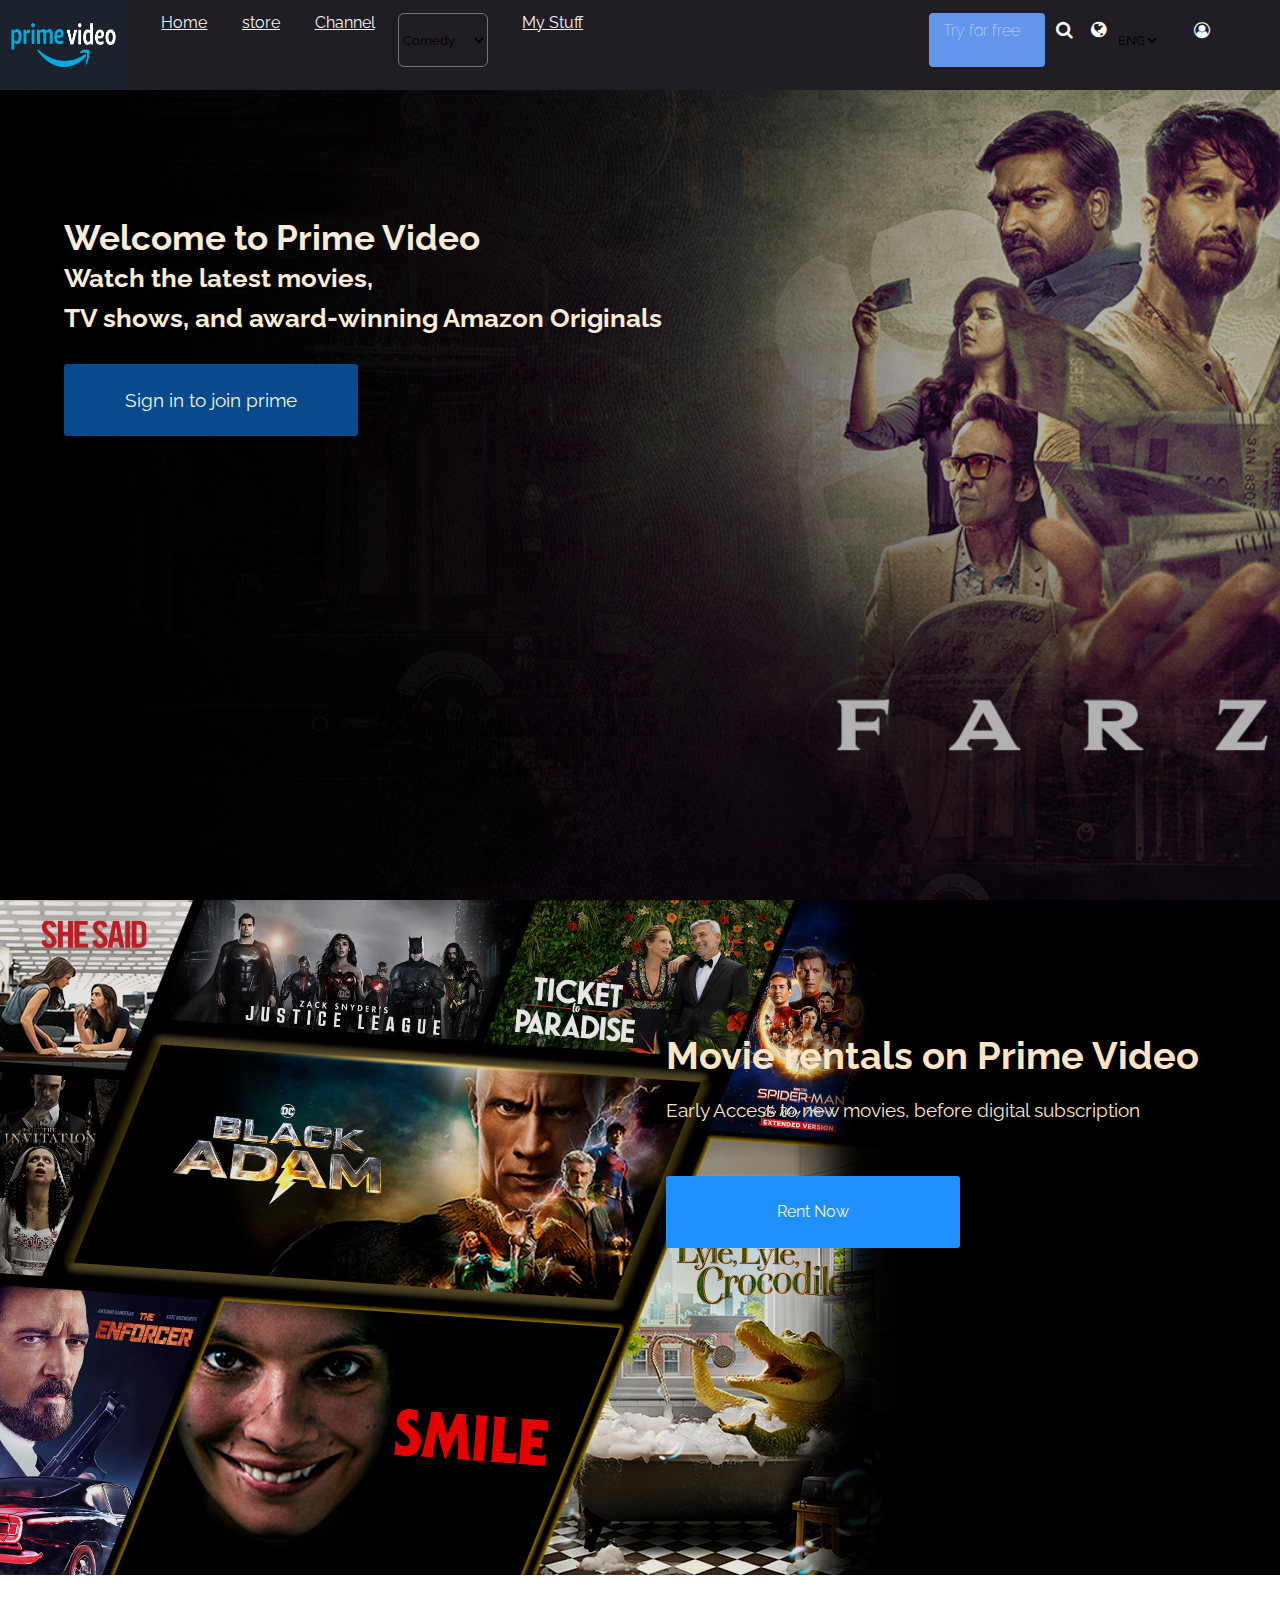
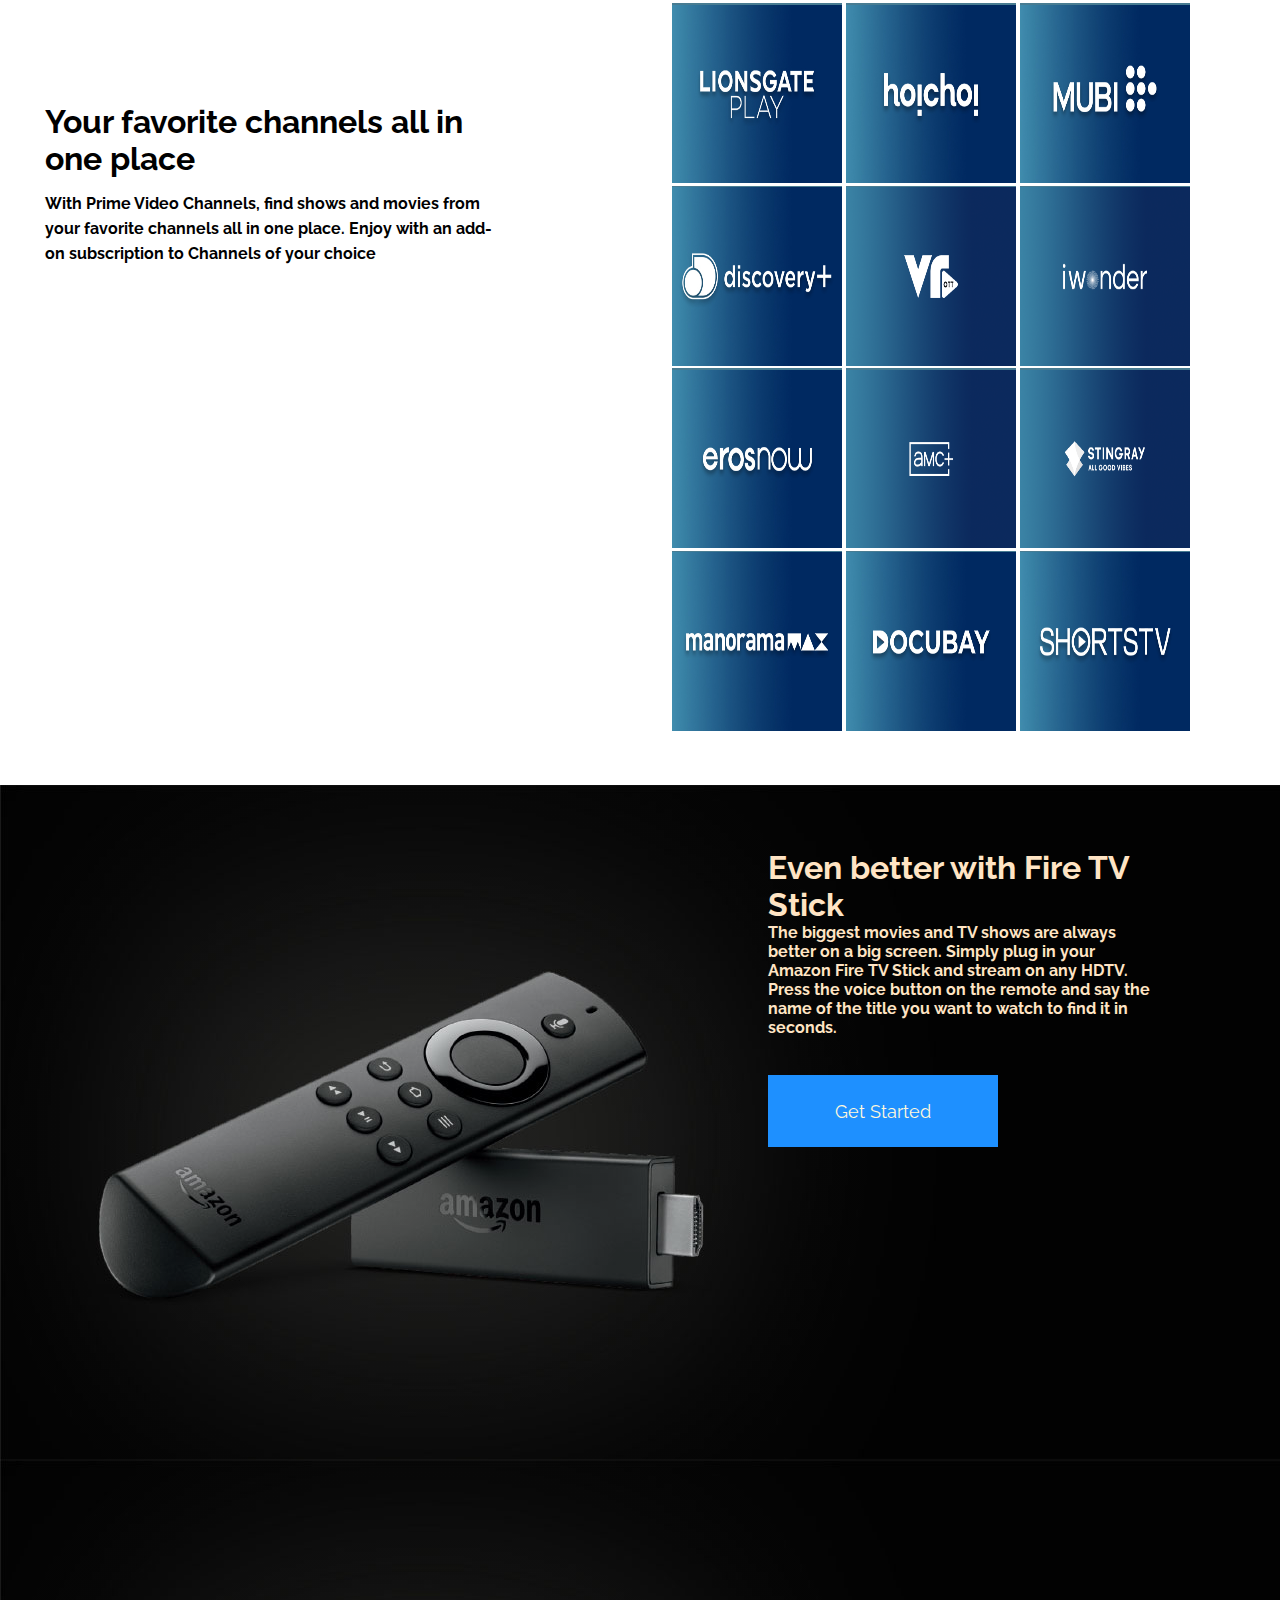
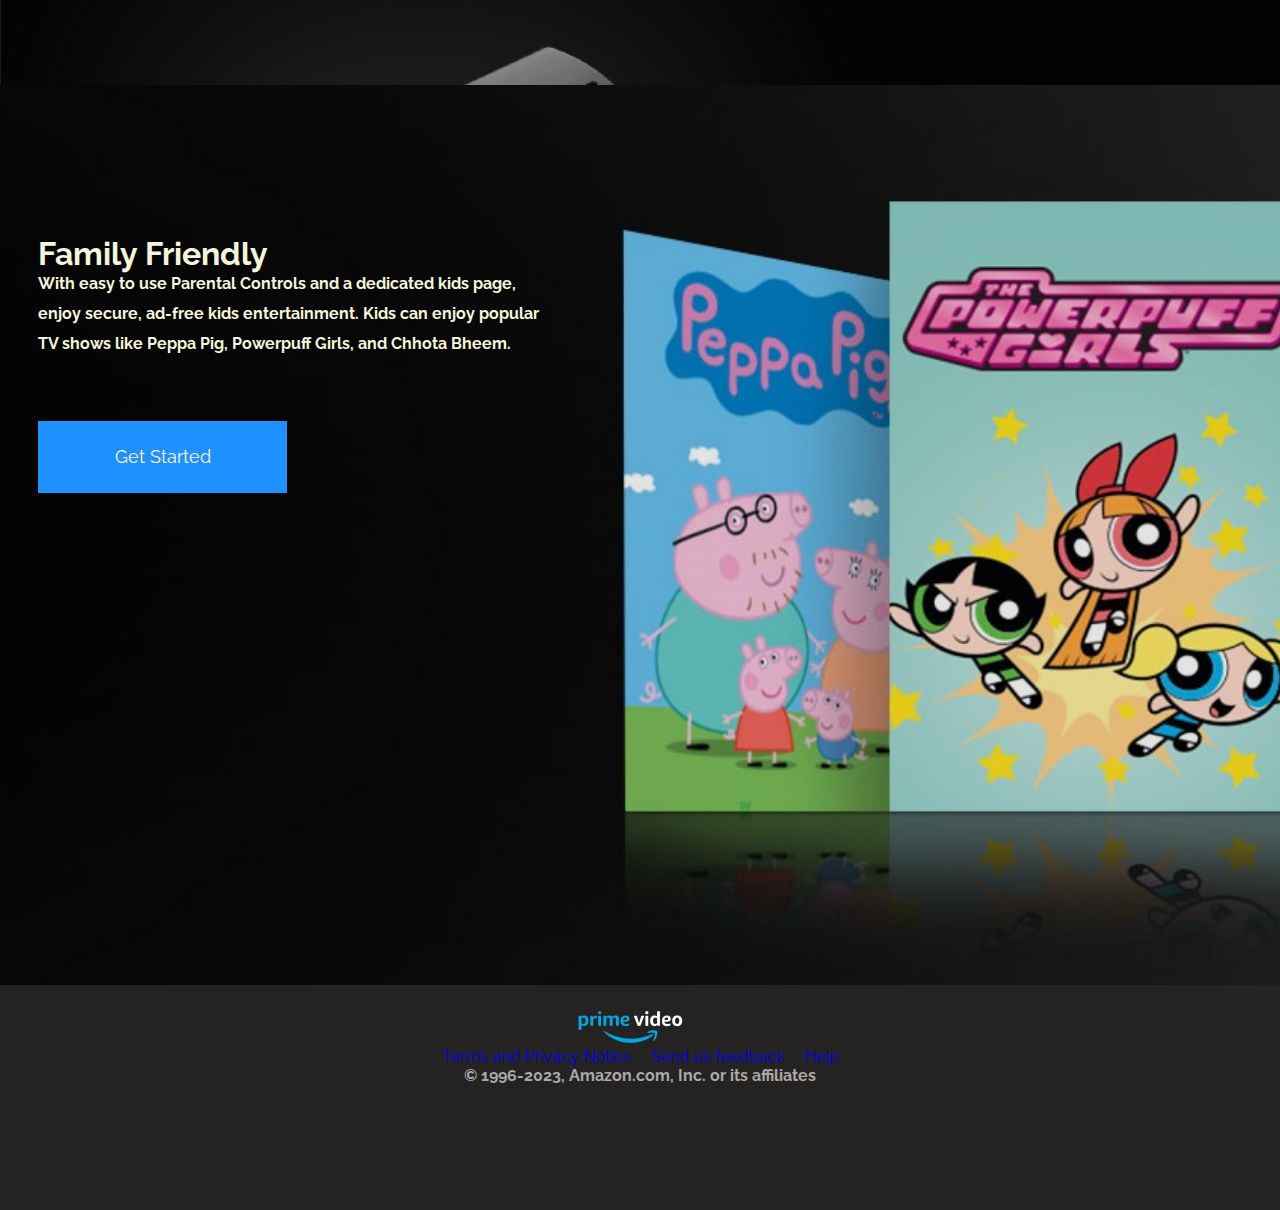
==== amaz.html @ 517fc12f "first commit" ====
<!DOCTYPE html>
<html lang="en">

<head>
    <meta charset="UTF-8">
    <meta http-equiv="X-UA-Compatible" content="IE=edge">
    <meta name="viewport" content="width=device-width, initial-scale=1.0">
    <link rel="stylesheet" href="/amaz.css">
    <link rel="preconnect" href="https://fonts.googleapis.com">
    <link rel="preconnect" href="https://fonts.gstatic.com" crossorigin>
    <link href="https://fonts.googleapis.com/css2?family=Raleway&display=swap" rel="stylesheet">
    <link rel="stylesheet" href="https://cdnjs.cloudflare.com/ajax/libs/font-awesome/4.0.0/css/font-awesome.css">
    <title>AMAZON PRIME</title>
</head>

<body>
    <div class="nav">
        <div class="logo">
            <img src="/prime logo.png" alt="">
        </div>
        <div class="bar">
            <a class="hme" href="/">Home</a>
            <a class="str" href="/">store</a>
            <a class="chnl" href="/">Channel</a>
            <div class="catgry">
                <select>
                    <option value="Comedy"> Comedy</option>
                    <option value="Web series"> Web series</option>
                    <option value="Movies">Movies</option>
                    <option value="TV Shows">TV Shows</option>
                    <option value="Children">Children</option>
                </select> 
            </div>
            <a href="/">My Stuff</a>
            <div class="bt">
                <h4>Try for free</h4>
            </div>
            <div class="icon">
                <i class="fa fa-search" aria-hidden="true"></i>
            </div>
            <div class="icon1">
                <i class="fa fa-globe" aria-hidden="true"></i>
            </div>
            

            <div class="lng">
                <select>
                    <option value="Eglish">ENGLISH</option>
                    <option value="Tamil">Tamil</option>
                    <option value="Arabic">Arabic</option>
                    <option value="Hindi">Hindi</option>
                    <option value="Dutch">Dutch</option>
                    <option value="Chinese">Chinese</option>
                </select>
                
            </div>
            <div class="icn">
                <i class="fa fa-user-circle-o" aria-hidden="true"></i>
            </div>
           
        </div>
    </div>

    <div class="bg">
        <div class="cont1">
            <h1>Welcome to Prime Video</h1>
            <h2>Watch the latest movies,</h2>
            <h2>TV shows, and award-winning Amazon Originals</h2>
        </div>
        <div class="sign1">
            <button>Sign in to join prime</button>

        </div>
    </div>

    <div class="bg2">
        <div class="cont2">
            <h1>Movie rentals on Prime Video</h1>
            <p>Early Access to new movies, before digital subscription</p>
        </div>
        <div class="rent">
            <button>Rent Now</button>
        </div>
    </div>



    <div class="prt3">
        <div class="cont">
            <h1>Your favorite channels all in one place</h1>
            <h4>With Prime Video Channels, find shows and movies from your
                favorite channels all in one place. Enjoy with
                an add-on subscription to Channels of your choice</h4>
        </div>

        <div class="chnls">
            <div class="crds1">
                <div class="clm">
                    <img src="/liongt.jpg" alt="">
                </div>
                <div class="clm">
                    <img src="/discvry.jpg" alt="">
                </div>
                <div class="clm">
                    <img src="/ersnw.jpg" alt="">
                </div>
                <div class="clm">
                    <img src="/mnorma.jpg" alt="">
                </div>
            </div>
            <div class="crds2">
                <div class="clm">
                    <img src="/hoichoi.jpg" alt="">
                </div>
                <div class="clm">
                    <img src="/Vrott.png" alt="">
                </div>
                <div class="clm">
                    <img src="/Amc.png" alt="">
                </div>
                <div class="clm">
                    <img src="/Docubay-426X2947_V1.jpg" alt="">
                </div>
            </div>
            <div class="crds3">
                <div class="clm">
                    <img src="/mubi.jpg" alt="">
                </div>
                <div class="clm">
                    <img src="/iWonder.png" alt="">
                </div>
                <div class="clm">
                    <img src="/Stingray.png" alt="">
                </div>
                <div class="clm">
                    <img src="/shortstv.jpg" alt="">
                </div>
            </div>
        </div>
    </div>

    <div class="rmt">
        <div class="rmt-cont">
            <h1>Even better with Fire TV Stick</h1>
            <h4>The biggest movies and TV shows are always better on a big screen. Simply plug in your Amazon Fire TV
                Stick and stream on any HDTV. Press the voice button on the remote and say the name of the title you
                want to watch to find it in seconds.</h4>
        </div>
        <div class="gsts">
            <button>Get Started</button>
        </div>
    </div>

    <div class="cld">
        <div class="fam">
            <h1>Family Friendly</h1>
            <h4>With easy to use Parental Controls and a dedicated kids page, enjoy secure, ad-free kids entertainment. Kids can enjoy popular TV shows like Peppa Pig, Powerpuff Girls, and Chhota Bheem.</h4>
        </div>
        <div class="gsts1">
            <button>Get Started</button>
        </div>
    </div>

    <div class="prm-fotr">
        <div class="prm-logo">
            <img src="/primelogo1.png" alt="">
        </div>
        <div class="footr">
            <div class="trms">
                <a href="/">Terms and Privacy Notice</a> &nbsp; &nbsp;
                <a href="/">Send us feedback</a> &nbsp; &nbsp;
                <a href="/">Help</a> 
            </div>
            <div class="amzn-co">
                <h4>© 1996-2023, Amazon.com, Inc. or its affiliates</h4>
            </div>

        </div>
    </div>



</body>

</html>
---- amaz.css ----
*{  
    margin: 0;
    border: 0%;
    padding: 0%;
    box-sizing: border-box;
    font-family: 'Raleway', sans-serif;
}
.nav{
    height: 10vh;
    width: 100%;
    display: flex;
    background-color: rgb(32, 29, 37);
    display: flex;
}
.nav .logo{
    width: 11%;
    height: 11vh;
}
.nav .logo img{
    height: 10vh;
    width: 100%;
}
.nav .bar{
    width: 100%;
}
  

.nav .bar{
    display: flex;
    margin-left: 0%;
    margin-top: 1%;
    
}
.catgry{
    margin-left: 2%;
    
}
.bar a{
    margin-left: 3%;
    color: whitesmoke;
}
.catgry select{
    height: 6vh;
    background-color: transparent;
    border-radius: 6px;
}
.catgry{
    color: bisque;
}
.catgry option{
    background-color: blue;
}
.bar .bt{
    /* padding-left: 30%; */
    padding: 5px;
    height: 6vh;
    width: 10%;
    background-color:cornflowerblue;
    margin-left: 30%;
    border-radius: 4px;
  
}
.bar .bt h4{
    margin-top: 3%;
    color: white;
    font-weight: 100;
    margin-left: 8%;
}
/* .nav button{
    height: 6vh;
    width: 100%;
    font-size: medium;
    background-color:cyan;
    border-radius: 5px;
    border: none;
   
} */
.nav .icon{
    height: 4.5vh;
    width: 2%;
    margin-left: 1%;
    margin-top: 0.7%;
}
.nav .bar .icon i{
    color: white;
    font-size: large;
}
.nav .bar .lng{
    width: 5%;
    /* background-color: cadetblue; */
    margin: 0%;
    padding:0%
}
.lng select{
    height: 6vh;
    width: 80%;
    outline:none;
    background-color: transparent;
    color: black;
    border: 0;
}
.nav .icon1{
    height: 4.5vh;
    width: 2%;
    margin-top: 0.7%;
    margin-left: 1%;
}
.nav .bar .icon1 i{
    color: white;
    font-size: large;
}
.nav .bar .icn{
    height: 4.5vh;
    width: 2%;
    margin-top: 0.7%;
    margin-left: 2%;
} 
.icn i{
    color: azure;
}
.bg{
    width: 100%;
    background: linear-gradient(to left, rgba(0,0,0,0.3),rgba(0,0,0,0.3)),url(/prime-bg.jpg);
    height: 90vh;
    background-size: cover;
}

.bg .cont1{
    color: antiquewhite;
    width: 100%;
    height: 17h;
    padding-top: 10%;
    padding-left: 5%;
    font-size: 1.1rem;
    line-height: 40px;
    
    
}
.cont1 h1 h2 {
    margin-bottom: 10%;
    
}
.bg .sign1{
    position: relative;
}
.bg .sign1 button{
    margin-top: 2%;
    background-color:rgb(7, 74, 141);
    border: none;
    height: 8vh;
    width: 23%;
    border-radius: 3px;
    margin-left: 5%;
    font-size: 1.2rem;
    color: beige;
}
.bg2{
    background: linear-gradient(to left, rgba(0,0,0,0.1),rgba(0,0,0,0.1)),url(/amzn-bg2.jpg);
    height: 75vh;
    background-size: cover ;
    width: 100%;
}
   
.bg2 .cont2{
    line-height: 55px;
    height: 15vh;
    color: bisque;
    padding-top: 10%;
    padding-left: 52%;
    font-size:larger;
}
.bg2 .rent{

}
.bg2 .rent button{
    margin-top: 11%;
    background-color:dodgerblue;
    border: none;
    height: 8vh;
    width: 23%;
    border-radius: 3px;
    margin-left: 52%;
    font-size: 1rem;
    color: beige;
}
.prt3{
    display: flex;
    height: 90vh;
    width: 100%;
}
.prt3 .cont{
    width: 36%;
    padding-top: 10%;
    margin-left: 3.5%;
}
.prt3 .cont h4{
    margin-top: 3%;
    line-height: 25px;
}

.chnls{
    display: flex;
    gap: 4px;
    padding-left: 13%;
    margin-top: 2%;

}

.chnls .clm{
    
    width: 170px;
    height: 20vh;
    /* border: 1px; */
    margin-top: 1.5%;
    background-color: rgb(72, 124, 146);
}
.chnls .clm img{
    width: 170px;
    height: 20vh;
    padding-top: 1%;
    
}
.rmt{
    height: 100vh;
    width: 100%;
    background-size: cover;
    background: linear-gradient(to left, rgba(0,0,0,0.1),rgba(0,0,0,0.1)),url(/amz-remte.jpg);

}
.rmt .rmt-cont{
    width: 90%;
    color: bisque;
    padding-top: 5%;
    padding-left: 60%;
    flex-wrap: wrap;
}
.gsts{
    width: 100%;
    height: 8vh;
    /* border: none; */
    border-radius: 5px;
    padding-left: 60%; 
    margin-top: 3%;

}
.gsts button{
    height: 8vh;
    width: 45%;
   color:cornsilk;
   background-color:dodgerblue;
   border: none;
   font-size: large;
}
.cld{
    height: 100vh;
    width: 100%;
    background: linear-gradient(to left, rgba(0,0,0,0.1),rgba(0,0,0,0.1)),url(/amz-cld1.jpg);
    background-size: cover;
}
.cld .fam{
    color: beige;
    width: 40%;
    flex-wrap: wrap;
    line-height: 30px;
    padding-top: 12%;
    margin-left: 3%;
}




.gsts1{
    width: 100%;
    height: 8vh;
    border-radius: 5px;
    padding-left: 3%; 
    margin-top: 0%;

}
.gsts1 button{
    height: 8vh;
    width:20%;
   color:cornsilk;
   background-color:dodgerblue;
   border: none;
   margin-top: 5%;
   font-size: large;
   
}
.prm-fotr{
    height: 25vh;
    width: 100%;
    background-color: rgb(37, 34, 34);
}
.prm-logo{
    padding-top: 2%;
    padding-left: 45%;
}
.footr{
    width: 100%;
    text-align: center;
    color:darkgrey;
    font-size: medium;
  
    
}
.trms a{
    text-decoration: none;
    gap: 50px;

}

@media(max-width:1100px){
    .bg2 .rent button{
         margin-top: 14.5%;
    }
    .chnls{
        margin-left: 11%;
    }
}


@media(max-width:1050px){
    .bg{
        background-size: cover;
    }
    .bg2 .rent button{
        margin-top: 22%;
    }
}
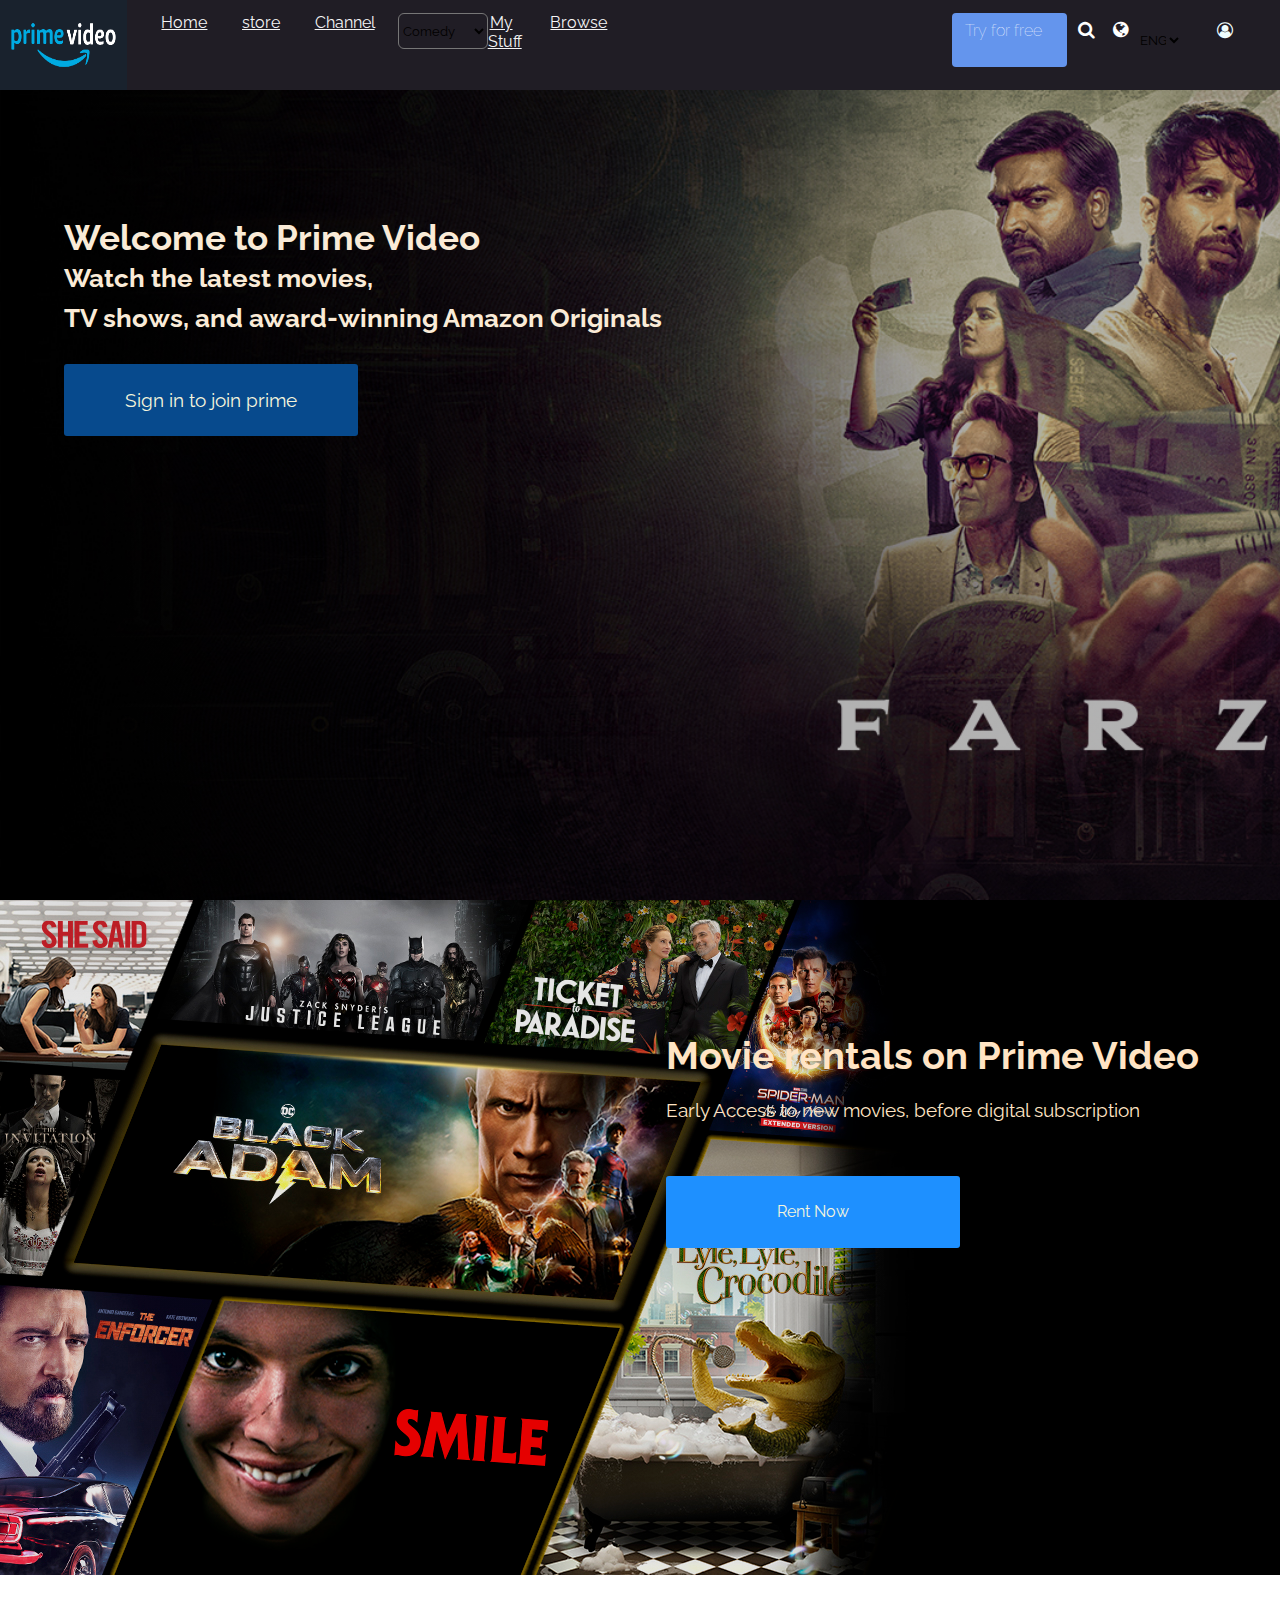
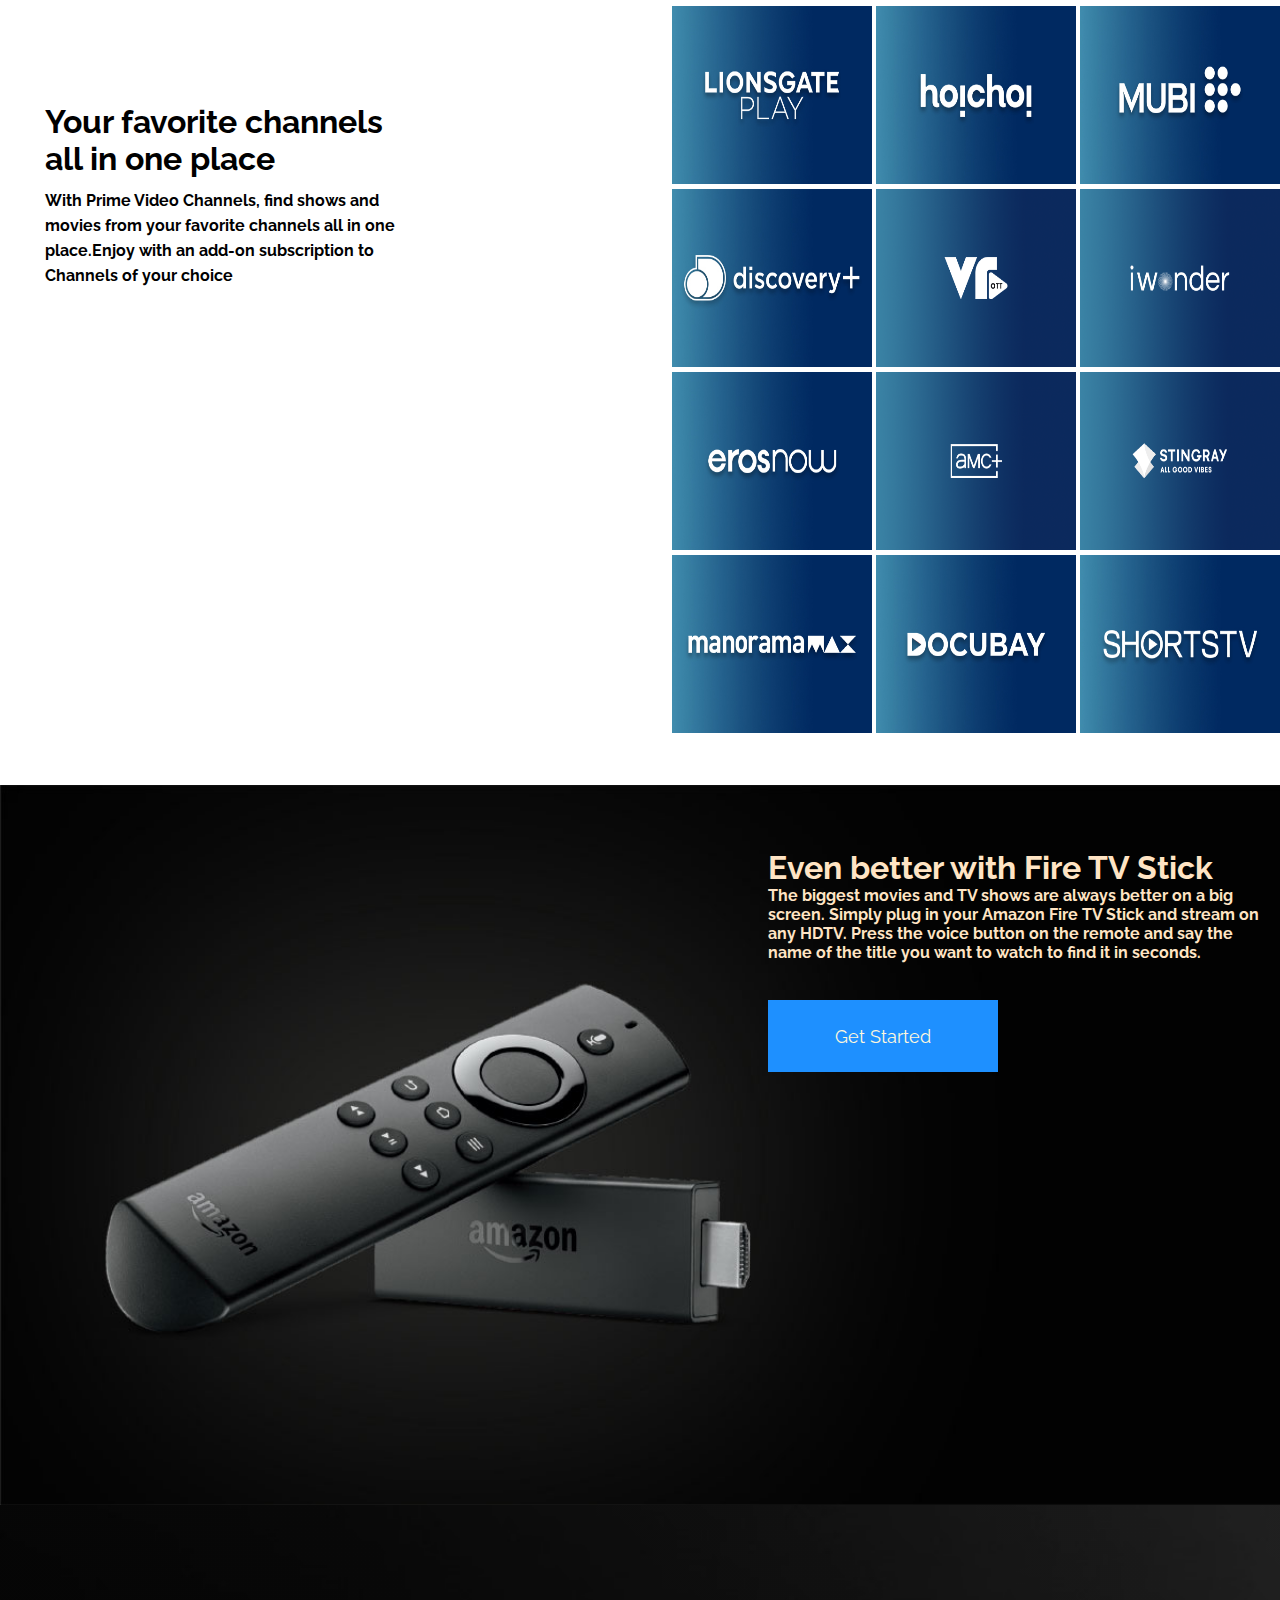
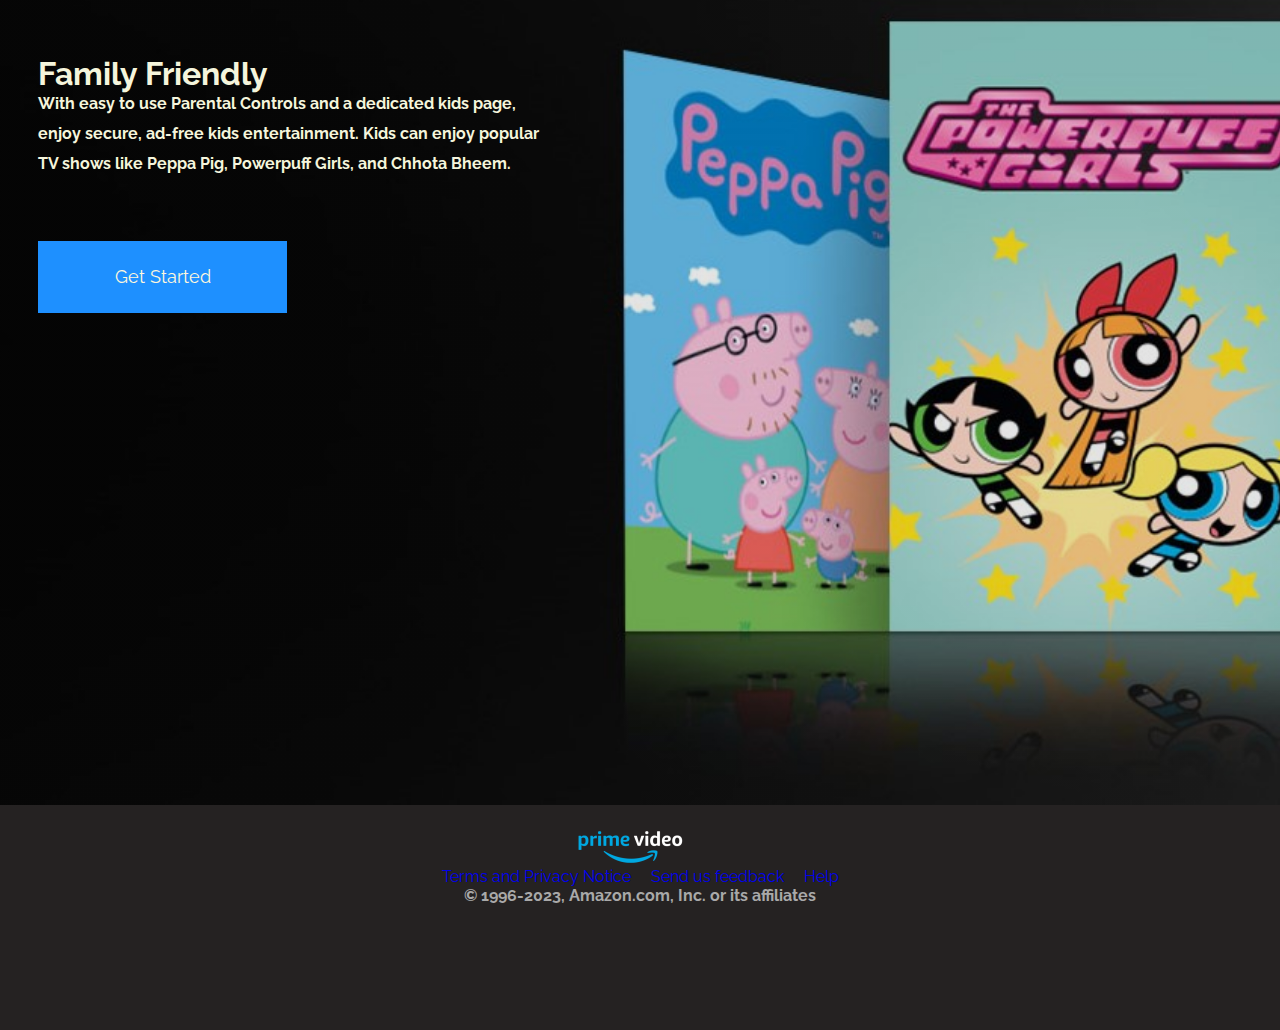
==== commit 3243f2a8: "5" ====
--- a/amaz.html
+++ b/amaz.html
@@ -5,7 +5,7 @@
     <meta charset="UTF-8">
     <meta http-equiv="X-UA-Compatible" content="IE=edge">
     <meta name="viewport" content="width=device-width, initial-scale=1.0">
-    <link rel="stylesheet" href="/amaz.css">
+  <link rel="stylesheet" href="/amaz.css">
     <link rel="preconnect" href="https://fonts.googleapis.com">
     <link rel="preconnect" href="https://fonts.gstatic.com" crossorigin>
     <link href="https://fonts.googleapis.com/css2?family=Raleway&display=swap" rel="stylesheet">
@@ -29,9 +29,14 @@
                     <option value="Movies">Movies</option>
                     <option value="TV Shows">TV Shows</option>
                     <option value="Children">Children</option>
-                </select> 
+                </select>
             </div>
+            <div class="my-stf">
             <a href="/">My Stuff</a>
+            </div>
+            <div class="hid">
+                <a href="/">Browse</a>
+            </div>
             <div class="bt">
                 <h4>Try for free</h4>
             </div>
@@ -41,7 +46,7 @@
             <div class="icon1">
                 <i class="fa fa-globe" aria-hidden="true"></i>
             </div>
-            
+
 
             <div class="lng">
                 <select>
@@ -52,12 +57,12 @@
                     <option value="Dutch">Dutch</option>
                     <option value="Chinese">Chinese</option>
                 </select>
-                
+
             </div>
             <div class="icn">
                 <i class="fa fa-user-circle-o" aria-hidden="true"></i>
             </div>
-           
+
         </div>
     </div>
 
@@ -72,6 +77,7 @@
 
         </div>
     </div>
+    
 
     <div class="bg2">
         <div class="cont2">
@@ -86,54 +92,56 @@
 
 
     <div class="prt3">
-        <div class="cont">
-            <h1>Your favorite channels all in one place</h1>
-            <h4>With Prime Video Channels, find shows and movies from your
-                favorite channels all in one place. Enjoy with
-                an add-on subscription to Channels of your choice</h4>
-        </div>
+        <div class="totl">
+            <div class="cont">
+                <h1>Your favorite channels all in one place</h1>
+                <h4>With Prime Video Channels, find shows and movies from your
+                    favorite channels all in one place.Enjoy with
+                    an add-on subscription to Channels of your choice</h4>
+            </div>
 
-        <div class="chnls">
-            <div class="crds1">
-                <div class="clm">
-                    <img src="/liongt.jpg" alt="">
+            <div class="chnls">
+                <div class="crds1">
+                    <div class="clm">
+                        <img src="/liongt.jpg" alt="">
+                    </div>
+                    <div class="clm">
+                        <img src="/discvry.jpg" alt="">
+                    </div>
+                    <div class="clm">
+                        <img src="/ersnw.jpg" alt="">
+                    </div>
+                    <div class="clm">
+                        <img src="/mnorma.jpg" alt="">
+                    </div>
                 </div>
-                <div class="clm">
-                    <img src="/discvry.jpg" alt="">
+                <div class="crds2">
+                    <div class="clm">
+                        <img src="/hoichoi.jpg" alt="">
+                    </div>
+                    <div class="clm">
+                        <img src="/Vrott.png" alt="">
+                    </div>
+                    <div class="clm">
+                        <img src="/Amc.png" alt="">
+                    </div>
+                    <div class="clm">
+                        <img src="/Docubay-426X2947_V1.jpg" alt="">
+                    </div>
                 </div>
-                <div class="clm">
-                    <img src="/ersnw.jpg" alt="">
-                </div>
-                <div class="clm">
-                    <img src="/mnorma.jpg" alt="">
-                </div>
-            </div>
-            <div class="crds2">
-                <div class="clm">
-                    <img src="/hoichoi.jpg" alt="">
-                </div>
-                <div class="clm">
-                    <img src="/Vrott.png" alt="">
-                </div>
-                <div class="clm">
-                    <img src="/Amc.png" alt="">
-                </div>
-                <div class="clm">
-                    <img src="/Docubay-426X2947_V1.jpg" alt="">
-                </div>
-            </div>
-            <div class="crds3">
-                <div class="clm">
-                    <img src="/mubi.jpg" alt="">
-                </div>
-                <div class="clm">
-                    <img src="/iWonder.png" alt="">
-                </div>
-                <div class="clm">
-                    <img src="/Stingray.png" alt="">
-                </div>
-                <div class="clm">
-                    <img src="/shortstv.jpg" alt="">
+                <div class="crds3">
+                    <div class="clm">
+                        <img src="/mubi.jpg" alt="">
+                    </div>
+                    <div class="clm">
+                        <img src="/iWonder.png" alt="">
+                    </div>
+                    <div class="clm">
+                        <img src="/Stingray.png" alt="">
+                    </div>
+                    <div class="clm">
+                        <img src="/shortstv.jpg" alt="">
+                    </div>
                 </div>
             </div>
         </div>
@@ -154,7 +162,8 @@
     <div class="cld">
         <div class="fam">
             <h1>Family Friendly</h1>
-            <h4>With easy to use Parental Controls and a dedicated kids page, enjoy secure, ad-free kids entertainment. Kids can enjoy popular TV shows like Peppa Pig, Powerpuff Girls, and Chhota Bheem.</h4>
+            <h4>With easy to use Parental Controls and a dedicated kids page, enjoy secure, ad-free kids entertainment.
+                Kids can enjoy popular TV shows like Peppa Pig, Powerpuff Girls, and Chhota Bheem.</h4>
         </div>
         <div class="gsts1">
             <button>Get Started</button>
@@ -169,7 +178,7 @@
             <div class="trms">
                 <a href="/">Terms and Privacy Notice</a> &nbsp; &nbsp;
                 <a href="/">Send us feedback</a> &nbsp; &nbsp;
-                <a href="/">Help</a> 
+                <a href="/">Help</a>
             </div>
             <div class="amzn-co">
                 <h4>© 1996-2023, Amazon.com, Inc. or its affiliates</h4>
--- a/amaz.css
+++ b/amaz.css
@@ -40,7 +40,7 @@
     color: whitesmoke;
 }
 .catgry select{
-    height: 6vh;
+    height: 4vh;
     background-color: transparent;
     border-radius: 6px;
 }
@@ -85,6 +85,10 @@
     color: white;
     font-size: large;
 }
+.nav .bar .hid{
+    /* display: none; */
+    color: bisque;
+}
 .nav .bar .lng{
     width: 5%;
     /* background-color: cadetblue; */
@@ -169,9 +173,6 @@
     padding-left: 52%;
     font-size:larger;
 }
-.bg2 .rent{
-
-}
 .bg2 .rent button{
     margin-top: 11%;
     background-color:dodgerblue;
@@ -188,6 +189,9 @@
     height: 90vh;
     width: 100%;
 }
+.totl{
+    display: flex;
+}
 .prt3 .cont{
     width: 36%;
     padding-top: 10%;
@@ -201,34 +205,38 @@
 .chnls{
     display: flex;
     gap: 4px;
-    padding-left: 13%;
+    padding-left: 20%;
     margin-top: 2%;
 
 }
 
 .chnls .clm{
     
-    width: 170px;
+    width: 200px;
     height: 20vh;
-    /* border: 1px; */
     margin-top: 1.5%;
-    background-color: rgb(72, 124, 146);
 }
 .chnls .clm img{
-    width: 170px;
+    width: 200px;
     height: 20vh;
     padding-top: 1%;
     
 }
+
+.chnls .clm img:hover{
+    width: 200px;
+    height: 21vh;
+    transition: 0.5s;
+    box-shadow: 10px 100px solid black;
+}
 .rmt{
-    height: 100vh;
-    width: 100%;
+    height: 80vh;
+    background-image: url(/amz-remte.jpg);
     background-size: cover;
-    background: linear-gradient(to left, rgba(0,0,0,0.1),rgba(0,0,0,0.1)),url(/amz-remte.jpg);
 
 }
 .rmt .rmt-cont{
-    width: 90%;
+    width: 100%;
     color: bisque;
     padding-top: 5%;
     padding-left: 60%;
@@ -265,10 +273,6 @@
     padding-top: 12%;
     margin-left: 3%;
 }
-
-
-
-
 .gsts1{
     width: 100%;
     height: 8vh;
@@ -309,22 +313,223 @@
     gap: 50px;
 
 }
+@media(max-width:1150px){
+    .bg{
+        background-position-x: right;
+    }
+}
 
 @media(max-width:1100px){
+    .bg{
+        background-position-x: right;
+    }
     .bg2 .rent button{
          margin-top: 14.5%;
     }
     .chnls{
-        margin-left: 11%;
-    }
-}
-
-
+        margin-right: 1%;
+    }
+}
 @media(max-width:1050px){
     .bg{
+        
         background-size: cover;
+        width: auto;
+        background-position-x: right;
+        }
+    .bg2 .rent button {
+        margin-top: 16%;
+    }
+    .cld {
+        height: 80vh;
+    }
+}
+@media(max-width:1000px){
+    .nav .bar .hme{
+        display: none;
+    }
+    .nav .bar .str{
+        display: none;
+    }
+    .nav .bar .chnl{
+        display: none;
+    }
+    .nav .bar .catgry{
+        display: none;
+    }
+    .nav .bar .my-stf{
+        display: none;
+    }
+    .hid{
+        padding-left: 20%;
+    }
+    .chnls {
+        margin-right: 1%;
+        padding-left: 5%;
+    }
+
+    .bar .bt {
+    height: 5vh;
+    width: 12%;
+    margin-left: 25%;
+    }   
+    
+    .bar .bt h4{
+        line-height: 15px;
+        margin-top: 1%;
+        padding-left: 10%;
+    }
+}
+@media(max-width:950px){
+    .rmt .rmt-count{
+        padding-top: 8%;
+    }
+    .bg .sign1 button{
+        font-size: 1rem;
+    }
+}
+
+@media(max-width:900px){
+.bg{
+    height: 85vh;
+}
+.cld{
+    height: 70vh;
+}
+.rmt{
+    background-position-x: -65px;
+}
+
+.rmt .rmt-cont{
+    padding-top:10%;
+    padding-left: 50%;
+}
+/* .chnls .clm img{
+    width: 170px;
+}
+.chnls{
+    gap: 1px;
+} */
+}
+
+@media(max-width:850px){
+    .chnls{
+        padding-left: 2%;
+    }
+    .cld{
+        background-position-x: -60px;
+    }
+}
+@media(max-width:800px){
+    .totl{
+        flex-direction: column;
+
+    }
+    .bg2{
+        height: 65vh;
+    }
+    .prt3 .cont{
+        padding-top: 1%;
+        width: 85%;
+        line-height: 20px;
+        margin-left: 7%;
+    }
+    .prt3 .cont h4 {
+        line-height: 20px;
+        flex-wrap: wrap;
+        font-size: medium;
+}
+.chnls{
+    padding-left: 15%;
+    margin-top: 1%;
+
+}
+.chnls .clm{
+    height: 18vh;
+    width: 100%;
+    margin-top: 0%;
+    
+    
+}
+.chnls .clm img{
+    padding-top: 13%;
+    width: 80%;
+}
+.cld{
+    height: 65vh;
+}
+}
+@media(max-width:750px){
+    .bar .bt h4 {
+        font-size: smaller;
+    }
+    .bar .bt {
+        margin-left: 15%;
+
+    }
+    .bg .sign1 button{
+        width: 35%;
+        height: 6vh;
+        
+    }
+    .bg2 .cont2 {
+        line-height: 40px;
     }
     .bg2 .rent button{
-        margin-top: 22%;
-    }
+        height: 6vh;
+        width: 35%;
+        margin-top: 20%;
+    }
+    .rmt{
+        height: 65vh;
+    }
+    .rmt .rmt-cont {
+        padding-left: 45%;
+
+    }
+    .gsts{
+        padding-left: 45%;
+    }
+    .gsts button {
+        height: 6.5vh;
+        width: 45%;
+        
+    }
+}
+@media(max-width:700px){
+    .bg{
+        height: 90vh;
+        background-image: linear-gradient(to bottom rgba(0,0,0,0.9),rgba(0,0,0,0.9,)),url(/);
+    }
+    .bg .cont1{
+        padding-top: 15%;
+    }
+    .bar .bt {
+        width: 12%;
+        margin-left: 7%;
+    }
+
+    .bg2 .cont2 {
+        line-height: 35px;
+    }
+    .chnls{
+        margin-top: -1%;
+    }
+    .cld{
+        height: 58vh;
+    }
+    .cld .fam {
+    width: 65%;
+    }
+    .gsts1 button{
+        height: 7vh;
+        width: 35vh;
+    }
+}
+
+@media(max-width:600px){
+    .bg{
+        /* height: 90vh; */
+    }
+
 }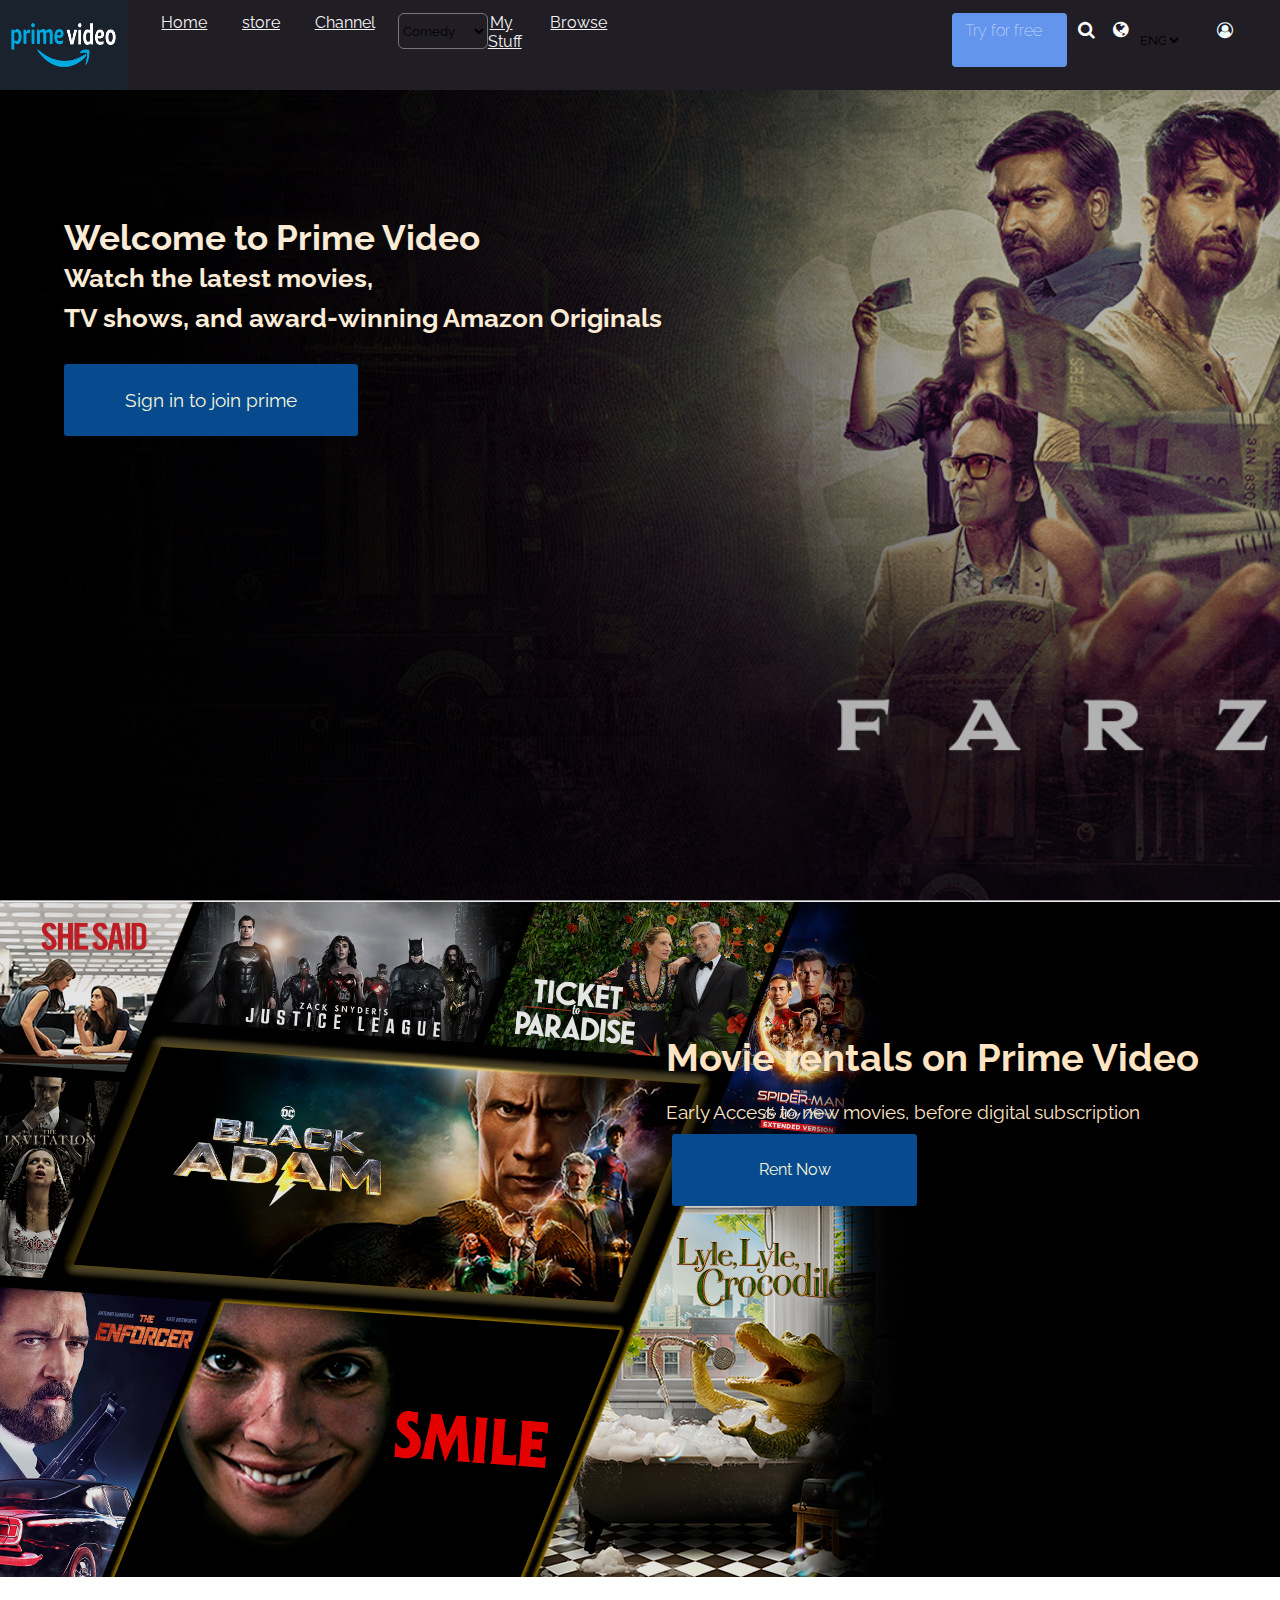
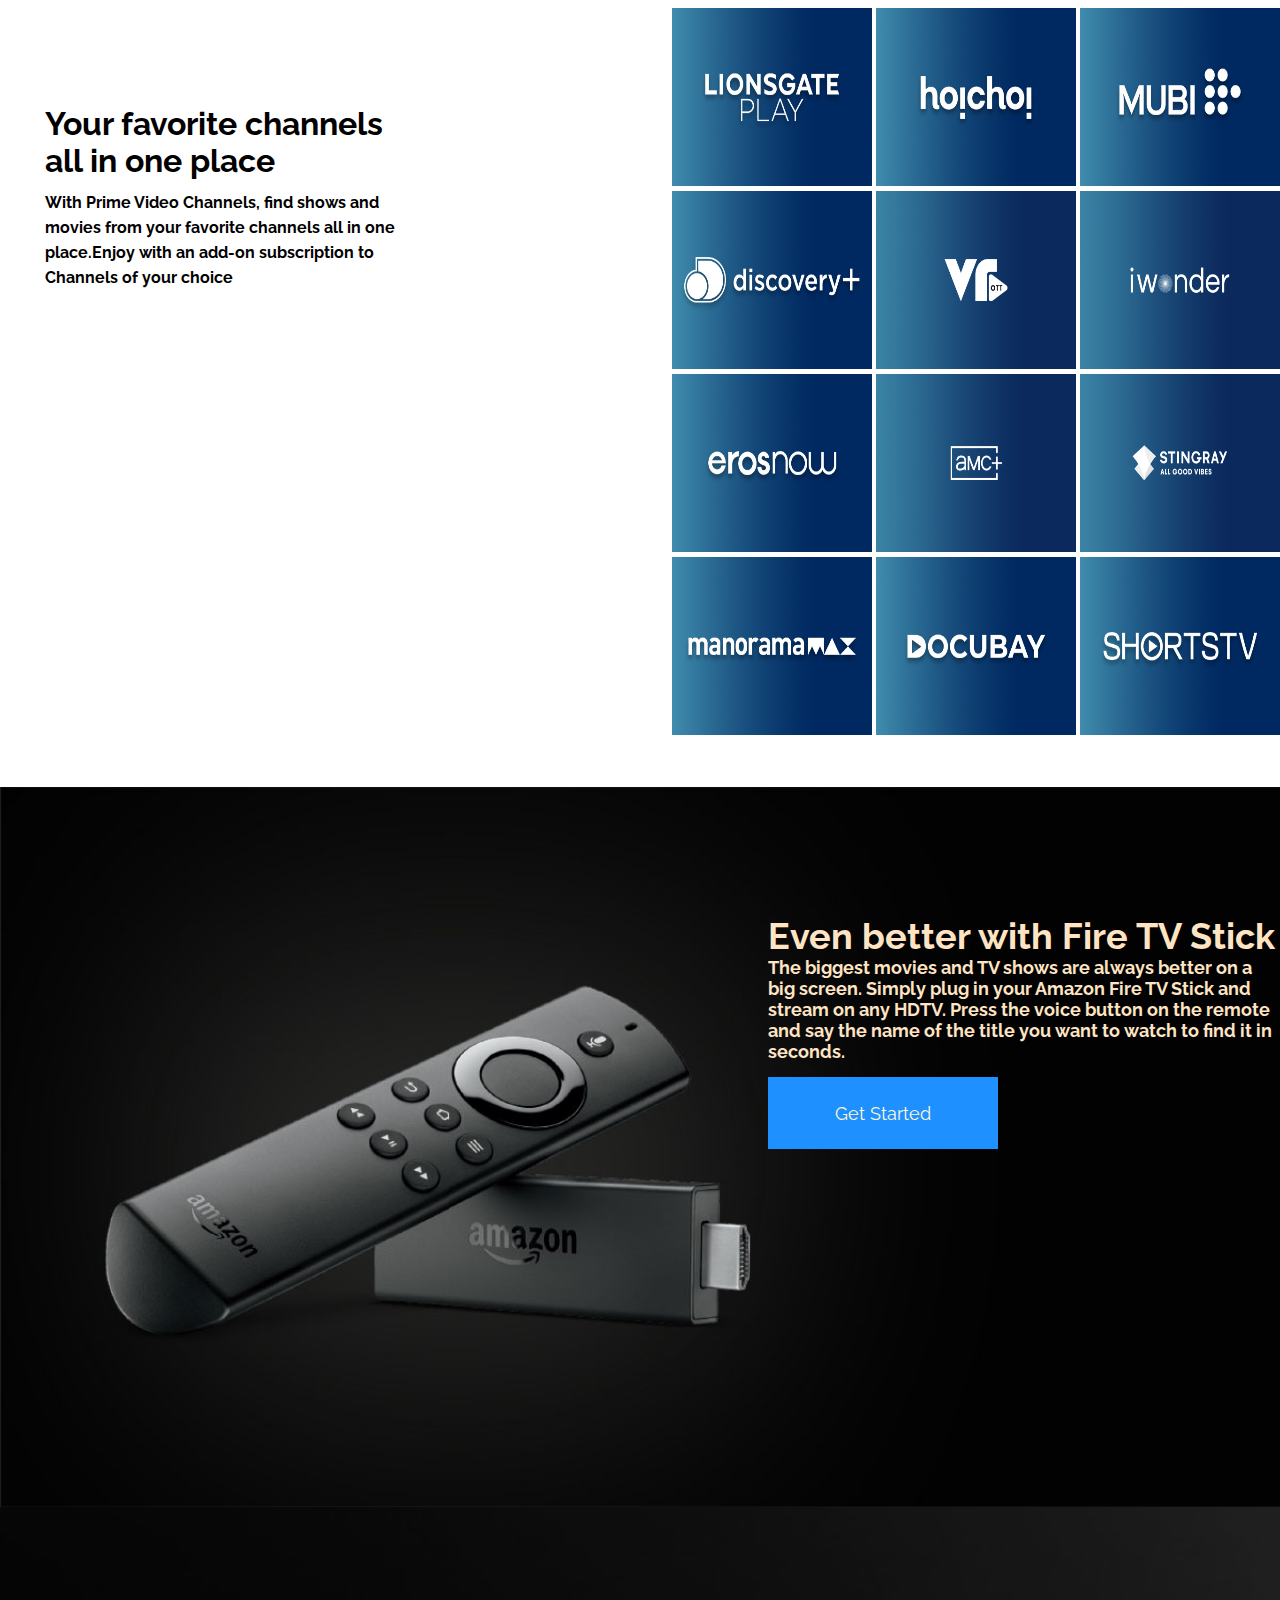
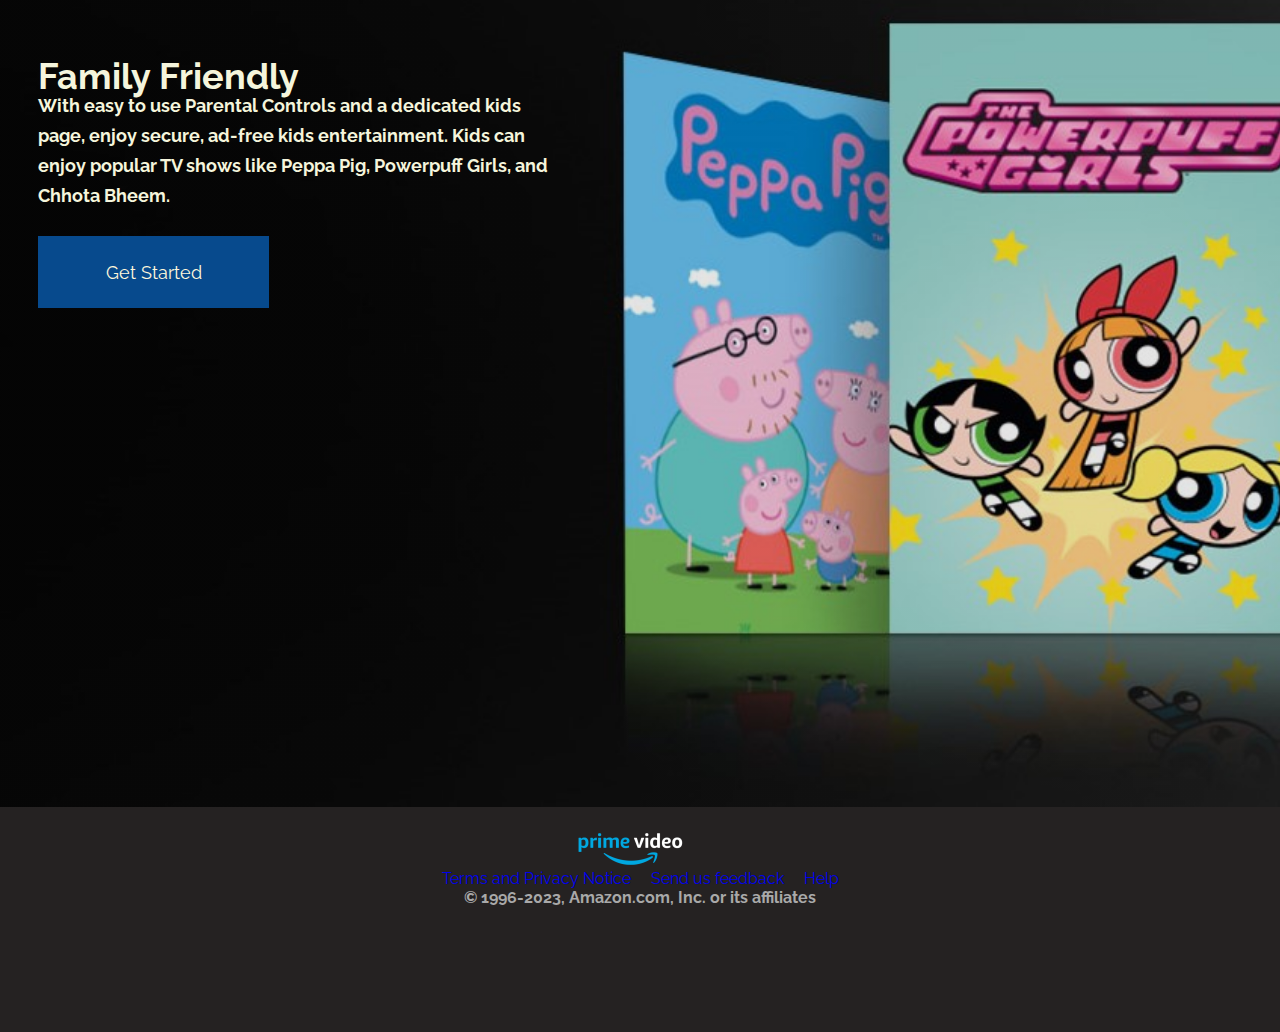
==== commit 4a9d08cb: "changes-mob" ====
--- a/amaz.html
+++ b/amaz.html
@@ -5,7 +5,7 @@
     <meta charset="UTF-8">
     <meta http-equiv="X-UA-Compatible" content="IE=edge">
     <meta name="viewport" content="width=device-width, initial-scale=1.0">
-  <link rel="stylesheet" href="/amaz.css">
+    <link rel="stylesheet" href="/amaz.css">
     <link rel="preconnect" href="https://fonts.googleapis.com">
     <link rel="preconnect" href="https://fonts.gstatic.com" crossorigin>
     <link href="https://fonts.googleapis.com/css2?family=Raleway&display=swap" rel="stylesheet">
@@ -32,7 +32,7 @@
                 </select>
             </div>
             <div class="my-stf">
-            <a href="/">My Stuff</a>
+                <a href="/">My Stuff</a>
             </div>
             <div class="hid">
                 <a href="/">Browse</a>
@@ -66,6 +66,7 @@
         </div>
     </div>
 
+
     <div class="bg">
         <div class="cont1">
             <h1>Welcome to Prime Video</h1>
@@ -77,15 +78,16 @@
 
         </div>
     </div>
-    
+    <hr>
 
     <div class="bg2">
         <div class="cont2">
             <h1>Movie rentals on Prime Video</h1>
             <p>Early Access to new movies, before digital subscription</p>
-        </div>
-        <div class="rent">
-            <button>Rent Now</button>
+
+            <div class="rent">
+                <button>Rent Now</button>
+            </div>
         </div>
     </div>
 
@@ -153,22 +155,25 @@
             <h4>The biggest movies and TV shows are always better on a big screen. Simply plug in your Amazon Fire TV
                 Stick and stream on any HDTV. Press the voice button on the remote and say the name of the title you
                 want to watch to find it in seconds.</h4>
-        </div>
-        <div class="gsts">
-            <button>Get Started</button>
+
+            <div class="gsts">
+                <button>Get Started</button>
+            </div>
         </div>
     </div>
-
     <div class="cld">
         <div class="fam">
             <h1>Family Friendly</h1>
-            <h4>With easy to use Parental Controls and a dedicated kids page, enjoy secure, ad-free kids entertainment.
+            <h4>With easy to use Parental Controls and a dedicated kids page, enjoy secure, ad-free kids
+                entertainment.
                 Kids can enjoy popular TV shows like Peppa Pig, Powerpuff Girls, and Chhota Bheem.</h4>
-        </div>
-        <div class="gsts1">
-            <button>Get Started</button>
+
+            <div class="gsts1">
+                <button>Get Started</button>
+            </div>
         </div>
     </div>
+    
 
     <div class="prm-fotr">
         <div class="prm-logo">
--- a/amaz.css
+++ b/amaz.css
@@ -158,6 +158,10 @@
     font-size: 1.2rem;
     color: beige;
 }
+hr{
+    color:antiquewhite;
+    line-height: 10px;
+}
 .bg2{
     background: linear-gradient(to left, rgba(0,0,0,0.1),rgba(0,0,0,0.1)),url(/amzn-bg2.jpg);
     height: 75vh;
@@ -174,15 +178,17 @@
     font-size:larger;
 }
 .bg2 .rent button{
-    margin-top: 11%;
-    background-color:dodgerblue;
-    border: none;
-    height: 8vh;
-    width: 23%;
-    border-radius: 3px;
-    margin-left: 52%;
-    font-size: 1rem;
-    color: beige;
+    
+        margin-top: -1%;
+        background-color: rgb(7, 74, 141);;
+        border: none;
+        height: 8vh;
+        width: 40%;
+        border-radius: 3px;
+        margin-left: 1%;
+        font-size: 1rem;
+        color: beige;
+    
 }
 .prt3{
     display: flex;
@@ -238,16 +244,15 @@
 .rmt .rmt-cont{
     width: 100%;
     color: bisque;
-    padding-top: 5%;
+    padding-top: 10%;
     padding-left: 60%;
     flex-wrap: wrap;
+    font-size: large;
 }
 .gsts{
     width: 100%;
     height: 8vh;
-    /* border: none; */
-    border-radius: 5px;
-    padding-left: 60%; 
+    border-radius: 5px; 
     margin-top: 3%;
 
 }
@@ -272,20 +277,21 @@
     line-height: 30px;
     padding-top: 12%;
     margin-left: 3%;
+    font-size: large ;
 }
 .gsts1{
     width: 100%;
     height: 8vh;
     border-radius: 5px;
-    padding-left: 3%; 
     margin-top: 0%;
+    font-size: x-large;
 
 }
 .gsts1 button{
     height: 8vh;
-    width:20%;
+    width:45%;
    color:cornsilk;
-   background-color:dodgerblue;
+   background-color: rgb(7, 74, 141);;
    border: none;
    margin-top: 5%;
    font-size: large;
@@ -338,7 +344,7 @@
         background-position-x: right;
         }
     .bg2 .rent button {
-        margin-top: 16%;
+        margin-top: 0%;
     }
     .cld {
         height: 80vh;
@@ -367,11 +373,13 @@
         margin-right: 1%;
         padding-left: 5%;
     }
-
+    .bg2 .cont2 {
+        line-height: 40px;
+    }
     .bar .bt {
     height: 5vh;
     width: 12%;
-    margin-left: 25%;
+    margin-left: 45%;
     }   
     
     .bar .bt h4{
@@ -460,11 +468,17 @@
 }
 }
 @media(max-width:750px){
+    .nav{
+        height: 8vh;
+    }
+    .nav .logo img{
+        height: 8vh;
+    }
     .bar .bt h4 {
         font-size: smaller;
     }
     .bar .bt {
-        margin-left: 15%;
+        margin-left: 45%;
 
     }
     .bg .sign1 button{
@@ -477,8 +491,8 @@
     }
     .bg2 .rent button{
         height: 6vh;
-        width: 35%;
-        margin-top: 20%;
+        width: 60%;
+        margin-top: 0%;
     }
     .rmt{
         height: 65vh;
@@ -488,7 +502,7 @@
 
     }
     .gsts{
-        padding-left: 45%;
+        padding-left: 0%;
     }
     .gsts button {
         height: 6.5vh;
@@ -506,7 +520,7 @@
     }
     .bar .bt {
         width: 12%;
-        margin-left: 7%;
+        margin-left: 45%;
     }
 
     .bg2 .cont2 {
@@ -514,6 +528,12 @@
     }
     .chnls{
         margin-top: -1%;
+    }
+    .chnls .clm img:hover{
+        width: 150px;
+        height: 18vh;
+        transition: 0.5s;
+        box-shadow: 10px 100px solid black;
     }
     .cld{
         height: 58vh;
@@ -526,10 +546,346 @@
         width: 35vh;
     }
 }
+@media(max-width:650px){
+    .bg{
+        height: 76vh;
+    }
+    .bg .cont1{
+        padding-top: 25%;
+        font-size: 1rem;
+    }
+    .chnls .clm img {
+        padding-top: 10%;
+        height: 17vh;
+
+    }
+    .prt3 .cont {
+        line-height: 26px;
+    }
+    .chnls{
+        margin-top: -2%;
+    }
+    .chnls .clm{
+        margin-top: -1%;
+    }
+}
 
 @media(max-width:600px){
     .bg{
-        /* height: 90vh; */
-    }
-
+        height: 60vh;
+        background-image: linear-gradient(to bottom,rgba(0,0,0,0.3),rgba(0,0,0,0.3)),url(/farzi2.jpg);
+    }
+    .bar .bt{
+        margin-left: 39%;
+    }
+    .chnls .clm img{
+        padding-top: 7%;
+        height: 17vh;
+    }
+   .bg .cont1{
+        background-color: black;
+        transform: translateY(200px);
+        font-size: 0.8rem;
+        height: 39vh;
+        padding-top: 6%;
+        padding-left: 0%;
+        line-height: 22px;
+        width: 100%;
+        text-align: center;
+    }
+    .nav{
+        height: 6vh;
+    }
+    .nav .logo img{
+        height: 6vh;
+    }
+    .bg .sign1 button{
+        height: 4.8vh;
+        width: 90%;
+        margin-top: 6%;
+    } 
+    .bg .cont1 h2{
+        font-size: 1rem;
+        font-weight: 300;
+
+    
+    }
+    
+    .bg2 .cont2{
+        background-color: black;
+        transform: translateY(200px);
+        font-size: 0.8rem;
+        height: 39vh;
+        padding-top: 6%;
+        padding-left: 0%;
+        line-height: 22px;
+        width: 100%;
+        text-align: center;
+    }
+    .b2 .rent{
+        transform: translate();
+    }
+    .bg2 .rent img{
+
+    }
+    .bg2 .rent button{
+        margin-left: 0%;
+        height: 5vh;
+        width: 90%;
+        margin-top: 5%;
+    }
+    .prt3{
+        margin-top: 10%;
+    }
+    .chnls{
+        margin-top: -1%;
+    }
+    .chnls .clm img {
+        height: 15vh;
+    }
+    .chnls .clm{
+        margin-top: 1%;
+    }
+    .rmt .rmt-cont{
+        background-color: black;
+        transform: translateY(300px);
+        font-size: 0.8rem;
+        height: 39vh;
+        padding-top: 6%;
+        padding-left: 0%;
+        line-height: 22px;
+        width: 100%;
+        text-align: center;
+    }
+    .gsts {
+        padding-left: 0%;
+    }
+    .gsts button{
+        width: 90%;
+        height: 5vh;
+    }
+    .rmt{
+        background-image: url(/rmt2.jpg);
+        background-position-x: 10px;
+        background-position-y: -80px;
+        height: 50vh;
+        width: 100%;
+    }
+    .cld{
+        margin-top:36%;
+        background-image: url(/cld2.jpg);
+        background-position-y: -60 px;
+        background-position-x: 0px;
+    }
+    .cld .fam{
+        background-color: black;
+        transform: translateY(300px);
+        font-size: 0.8rem;
+        height: 35vh;
+        padding-top: 6%;
+        padding-left: 0%;
+        line-height: 22px;
+        width: 100%;
+        text-align: center; 
+        margin-left: 0%;
+    }
+    .gsts1 button {
+        height: 5vh;
+        width: 90%;
+    }
+    .prm-fotr {
+        height: 15vh;
+        width: 100%;
+        background-color: rgb(37, 34, 34);
+        margin-top: 21%;
+        height: 19vh;
+    }
+    }
+    @media(max-width:550px){
+        .bar .bt{
+            height: 4vh;
+            margin-left: 30%;
+        }
+        .bar .bt h4{
+            line-height: 10px;
+            margin-top: 0%;
+        }
+        .cld .fam {
+            height: 32vh;
+        }
+        .prm-logo {
+            padding-left: 41%;
+        }
+    .bar .bt h4 {
+        margin-left: -1%;
+        line-height: 10px;
+    }
+}
+    
+@media(max-width:500px){
+    .rmt .rmt-cont {
+        background-color: black;
+        transform: translateY(280px);
+        font-size: 0.8rem;
+        height: 30vh;
+        padding-top: 3%;
+        padding-left: 0%;
+        line-height: 22px;
+        width: 100%;
+        text-align: center;
+    }
+    .bg{
+        background-image: linear-gradient(rgba(0,0,0,0.3),rgba(0,0,0,0.3)),url(/img2.jpg);
+    }
+    .nav .logo{
+        width: 17%;
+    }
+    .bg .cont1 {
+        transform: translateY(210px);
+        height: 33vh;
+    }
+    .bg .sign1 button{
+        margin-top: 21%;
+    }
+    .nav .icon1{
+        margin-left: 3%;
+    }
+    .bg2 .cont2{
+        transform: translateY(270px);
+        height: 33vh;
+    }
+    .chnls{
+        padding-left: 11%;
+    }
+    .cld{
+        margin-top: 28%;
+    }
+    .prm-fotr{
+        margin-top: 23%;
+    }.bar .bt h4 {
+        margin-left: -1%;
+        line-height: 10px;
+    }
+}
+@media(max-width:470px){
+    .prm-fotr{
+        margin-top: 25%;
+    }
+    /* .bar .bt h4{
+        padding-left: 0%;
+        line-height: 10px;
+    }    */
+    .bar .bt h4 {
+        margin-left: -12%;
+        line-height: 11px;
+    }
+}
+@media(max-width:450px){
+    .bg .cont1{
+        padding-top: 20%;
+        transform: translateY(240px);
+    }
+    .bg .sign1 button{
+        margin-top: 33%;
+
+    }
+    
+    .bg2 .cont2 {
+        height: 31vh;
+        transform: translateY(300px);
+    
+}
+.prt3{
+    margin-top: 16%;
+    height: 72vh;
+}
+.chnls{
+    margin-top: 10%;
+}
+.chnls .clm img{
+    height: 12vh;
+}
+.chnls .clm {
+    margin-top: -33%;
+}
+.cld{
+    background-position-x: 80%;
+    background-position-y: 135%;
+    
+}
+.cld .fam{
+    height: 33.5vh;
+}
+.prm-logo {
+    padding-top: 3%;
+    padding-left: 39%;
+}
+.prm-fotr{
+    margin-top: 28%
+}
+.bar .bt h4{
+    margin-left: -24%;
+    line-height: 10px;
+}   
+.bar .bt{
+    width: 15%;
+    margin-left: 33%;
+}
+.nav .icon1{
+    margin-left: 3%;
+}
+}
+@media(max-width:420px){
+    .prm-fotr{
+        padding-top: 1%;
+    }
+    .bar .bt{
+        width: 15%;
+        margin-left: 33%;
+    }
+    .bar .bt h4{
+        margin-left: -14%;
+        line-height: 10px;
+    }   
+}
+@media(max-width:400px){
+    .bar .bt h4{
+        padding-left: -28%;
+        line-height: 7.5px;
+    }
+    .chnls .clm {
+        margin-top: -41%;
+    }
+    .clm img{
+        height: 10.5vh;
+    }
+    .prm-fotr{
+        margin-top: 32%;
+    }
+    .bg .sign1 button {
+        margin-top: 42%;
+    }
+    .prt3{
+        margin-top: 18%;
+    }
+}
+@media(max-width:350px){
+    .chnls{
+        margin-top: 14%;
+    }
+    .chnls .clm img {
+        height: 9vh;
+    }
+    .chnls .clm{
+        margin-top: -55%;
+    }
+    .rmt .rmt-cont {
+        height: 35vh;
+    }
+    .cld{
+        margin-top: 50%;
+    }
+    .cld .fam {
+        height: 31.5vh;
+    }
 }